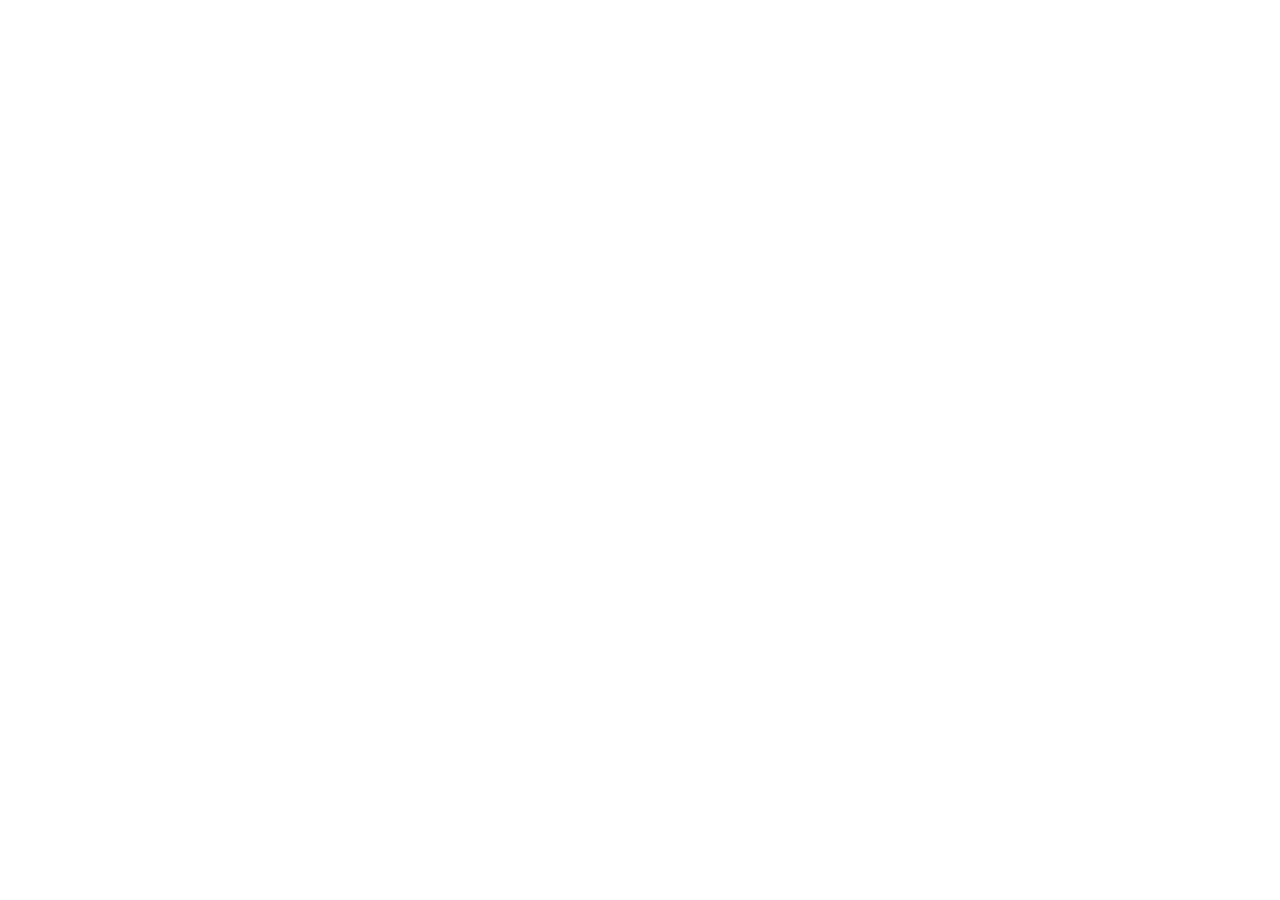
==== login.html @ 702309aa "fondasi" ====
<!DOCTYPE html>
<html lang="en">
<head>
    <meta charset="UTF-8">
    <meta name="viewport" content="width=device-width, initial-scale=1.0">
    <title>Landing Page</title>
    <link rel="stylesheet" href="style.css" />
</head>
<body>
    <script src="script.js"></script>
</body>
</html>
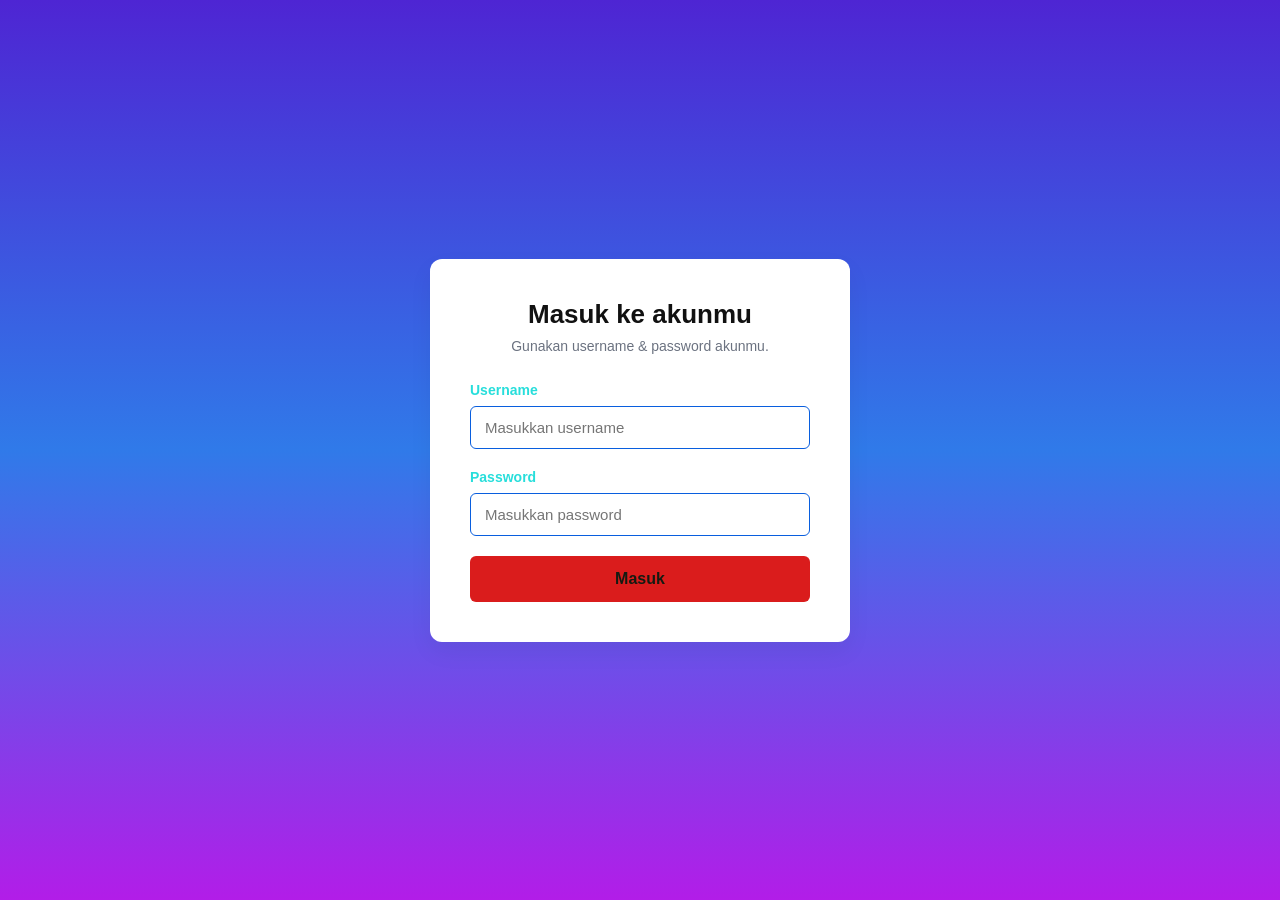
==== commit 15c0d711: "p" ====
--- a/login.html
+++ b/login.html
@@ -1,12 +1,38 @@
 <!DOCTYPE html>
-<html lang="en">
+<html lang="id">
 <head>
     <meta charset="UTF-8">
     <meta name="viewport" content="width=device-width, initial-scale=1.0">
-    <title>Landing Page</title>
-    <link rel="stylesheet" href="style.css" />
+    <title>Login Page - E-Commerce</title>
+    <link rel="stylesheet" href="style.css">
+    <script src="script.js" defer></script>
 </head>
 <body>
-    <script src="script.js"></script>
+    <div class="login-container">
+        <div class="login-header">
+            <h2>Masuk ke akunmu</h2>
+            <p>Gunakan username & password akunmu.</p>
+        </div>
+
+        <form id="loginForm">
+            <div class="input-group">
+                <label for="username">Username</label>
+                <input type="text" id="username" name="username" placeholder="Masukkan username" required>
+            </div>
+            
+            <div class="input-group">
+                <label for="password">Password</label>
+                <input type="password" id="password" name="password" placeholder="Masukkan password" required>
+            </div>
+
+            <div id="errorMessage" class="error-message"></div>
+
+            <button type="submit" id="loginBtn">
+                <span id="btnText">Masuk</span>
+               
+                <span id="loading" class="loader"></span>
+            </button>
+        </form>
+    </div>
 </body>
 </html>
--- a/style.css
+++ b/style.css
@@ -0,0 +1,117 @@
+
+* {
+    box-sizing: border-box;
+    margin: 0;
+    padding: 0;
+    font-family: 'Segoe UI', Tahoma, Geneva, Verdana, sans-serif;
+}
+
+body {
+    background: linear-gradient(to bottom, #4e25d3, #307ae9, #b21de8);;
+    display: flex;
+    justify-content: center;
+    align-items: center;
+    min-height: 100vh;
+}
+
+.login-container {
+    background-color: #ffffff;
+    padding: 40px;
+    border-radius: 12px;
+    box-shadow: 0 10px 25px rgba(0, 0, 0, 0.05);
+    width: 100%;
+    max-width: 420px;
+}
+
+.login-header {
+    text-align: center;
+    margin-bottom: 28px;
+}
+
+.login-header h2 {
+    color: #111111; 
+    font-size: 26px;
+    margin-bottom: 8px;
+}
+
+.login-header p {
+    color: #6b7280;
+    font-size: 14px;
+}
+
+.input-group {
+    margin-bottom: 20px;
+}
+
+.input-group label {
+    display: block;
+    margin-bottom: 8px;
+    color: #27dedb;
+    font-size: 14px;
+    font-weight: 600;
+}
+
+.input-group input {
+    width: 100%;
+    padding: 12px 14px;
+    border: 1px solid #095ede;
+    border-radius: 6px;
+    font-size: 15px;
+    outline: none;
+    transition: all 0.3s ease;
+}
+
+.input-group input:focus {
+    border-color: #9716b1; 
+    box-shadow: 0 0 0 3px rgba(245, 158, 11, 0.15);
+}
+
+button {
+    width: 100%;
+    padding: 14px;
+    background-color: #da1c1c;
+    color: #141b12;
+    border: none;
+    border-radius: 6px;
+    font-size: 16px;
+    font-weight: bold;
+    cursor: pointer;
+    display: flex;
+    justify-content: center;
+    align-items: center;
+    transition: background-color 0.2s;
+    margin-top: 10px;
+}
+
+button:hover {
+    background-color: #be1689;
+}
+
+button:disabled {
+    background-color: #fcd34d;
+    cursor: not-allowed;
+}
+
+.error-message {
+    color: #dc2626;
+    font-size: 14px;
+    text-align: center;
+    margin-bottom: 15px;
+    display: none; 
+}
+
+.loader {
+    border: 3px solid rgba(0,0,0,0.1);
+    border-top: 3px solid #111827;
+    border-radius: 50%;
+    width: 18px;
+    height: 18px;
+    animation: spin 1s linear infinite;
+    margin-left: 10px;
+    display: none; 
+}
+
+@keyframes spin {
+    0% { transform: rotate(0deg); }
+    100% { transform: rotate(360deg); }
+}
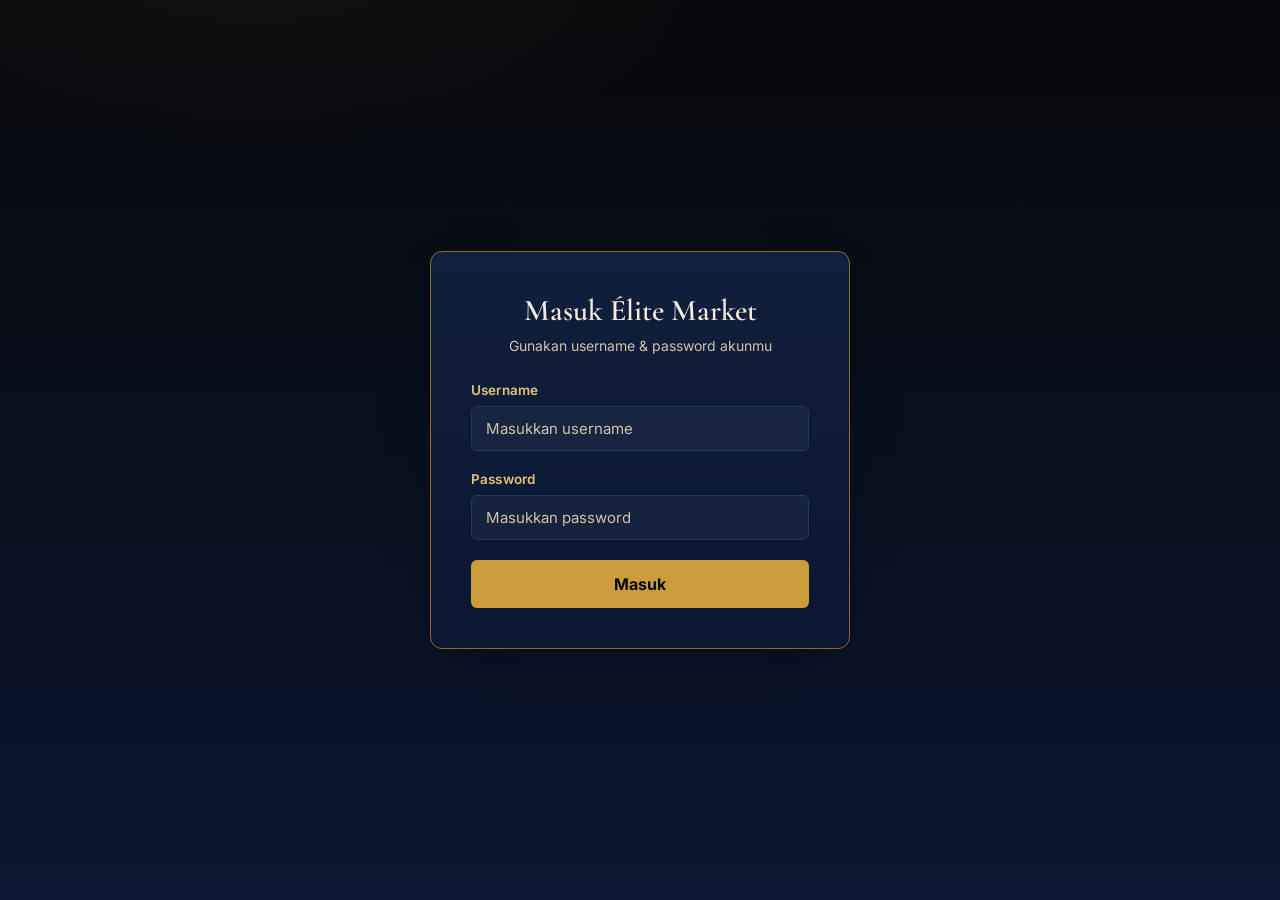
==== commit 1dd0341c: "auto dan pelanggan" ====
--- a/login.html
+++ b/login.html
@@ -10,8 +10,8 @@
 <body>
     <div class="login-container">
         <div class="login-header">
-            <h2>Masuk ke akunmu</h2>
-            <p>Gunakan username & password akunmu.</p>
+            <h2>Masuk Élite Market</h2>
+            <p>Gunakan username & password akunmu</p>
         </div>
 
         <form id="loginForm">
--- a/style.css
+++ b/style.css
@@ -1,13 +1,30 @@
+@import url('https://fonts.googleapis.com/css2?family=Cormorant+Garamond:ital,wght@0,500;0,600;0,700;1,500&family=Inter:wght@400;500;600;700&display=swap');
+
+:root{
+  --black:     #07080b;
+  --navy-900:  #0b1730;
+  --navy-800:  #101f3d;
+  --navy-700:  #182a4d;
+  --navy-600:  #24365c;
+  --gold:      #cc9d3c;
+  --gold-soft: #e2c579;
+  --gold-dim:  #8a6b2b;
+  --cream:     #f3ecdc;
+  --cream-dim: #cfc4ab;
+  --danger:    #e07a68;
+}
 
 * {
     box-sizing: border-box;
     margin: 0;
     padding: 0;
-    font-family: 'Segoe UI', Tahoma, Geneva, Verdana, sans-serif;
+    font-family: 'Inter', 'Segoe UI', Tahoma, Geneva, Verdana, sans-serif;
 }
 
 body {
-    background: linear-gradient(to bottom, #4e25d3, #307ae9, #b21de8);;
+    background:
+      radial-gradient(900px 400px at 20% -10%, rgba(204,157,60,.08), transparent 60%),
+      linear-gradient(to bottom, var(--black), var(--navy-900));
     display: flex;
     justify-content: center;
     align-items: center;
@@ -15,10 +32,11 @@
 }
 
 .login-container {
-    background-color: #ffffff;
+    background: linear-gradient(180deg, var(--navy-800) 0%, var(--navy-900) 100%);
+    border: 1px solid var(--gold-dim);
     padding: 40px;
     border-radius: 12px;
-    box-shadow: 0 10px 25px rgba(0, 0, 0, 0.05);
+    box-shadow: 0 20px 45px -18px rgba(0, 0, 0, 0.6);
     width: 100%;
     max-width: 420px;
 }
@@ -29,13 +47,15 @@
 }
 
 .login-header h2 {
-    color: #111111; 
-    font-size: 26px;
+    font-family: 'Cormorant Garamond', serif;
+    color: var(--cream);
+    font-size: 30px;
+    font-weight: 600;
     margin-bottom: 8px;
 }
 
 .login-header p {
-    color: #6b7280;
+    color: var(--cream-dim);
     font-size: 14px;
 }
 
@@ -46,31 +66,38 @@
 .input-group label {
     display: block;
     margin-bottom: 8px;
-    color: #27dedb;
-    font-size: 14px;
+    color: var(--gold-soft);
+    font-size: 13.5px;
     font-weight: 600;
+    letter-spacing: .01em;
 }
 
 .input-group input {
     width: 100%;
     padding: 12px 14px;
-    border: 1px solid #095ede;
+    background: rgba(255,255,255,.04);
+    border: 1px solid var(--navy-600);
     border-radius: 6px;
+    color: var(--cream);
     font-size: 15px;
     outline: none;
     transition: all 0.3s ease;
 }
 
+.input-group input::placeholder{
+    color: var(--cream-dim);
+}
+
 .input-group input:focus {
-    border-color: #9716b1; 
-    box-shadow: 0 0 0 3px rgba(245, 158, 11, 0.15);
+    border-color: var(--gold-dim);
+    box-shadow: 0 0 0 3px rgba(204, 157, 60, 0.15);
 }
 
 button {
     width: 100%;
     padding: 14px;
-    background-color: #da1c1c;
-    color: #141b12;
+    background-color: var(--gold);
+    color: var(--black);
     border: none;
     border-radius: 6px;
     font-size: 16px;
@@ -79,36 +106,38 @@
     display: flex;
     justify-content: center;
     align-items: center;
-    transition: background-color 0.2s;
+    transition: filter 0.2s ease, background-color 0.2s ease;
     margin-top: 10px;
 }
 
 button:hover {
-    background-color: #be1689;
+    filter: brightness(1.08);
 }
 
 button:disabled {
-    background-color: #fcd34d;
+    background-color: var(--gold-dim);
+    color: rgba(7,8,11,.7);
     cursor: not-allowed;
+    filter: none;
 }
 
 .error-message {
-    color: #dc2626;
+    color: var(--danger);
     font-size: 14px;
     text-align: center;
     margin-bottom: 15px;
-    display: none; 
+    display: none;
 }
 
 .loader {
-    border: 3px solid rgba(0,0,0,0.1);
-    border-top: 3px solid #111827;
+    border: 3px solid rgba(255,255,255,0.15);
+    border-top: 3px solid var(--black);
     border-radius: 50%;
     width: 18px;
     height: 18px;
     animation: spin 1s linear infinite;
     margin-left: 10px;
-    display: none; 
+    display: none;
 }
 
 @keyframes spin {
